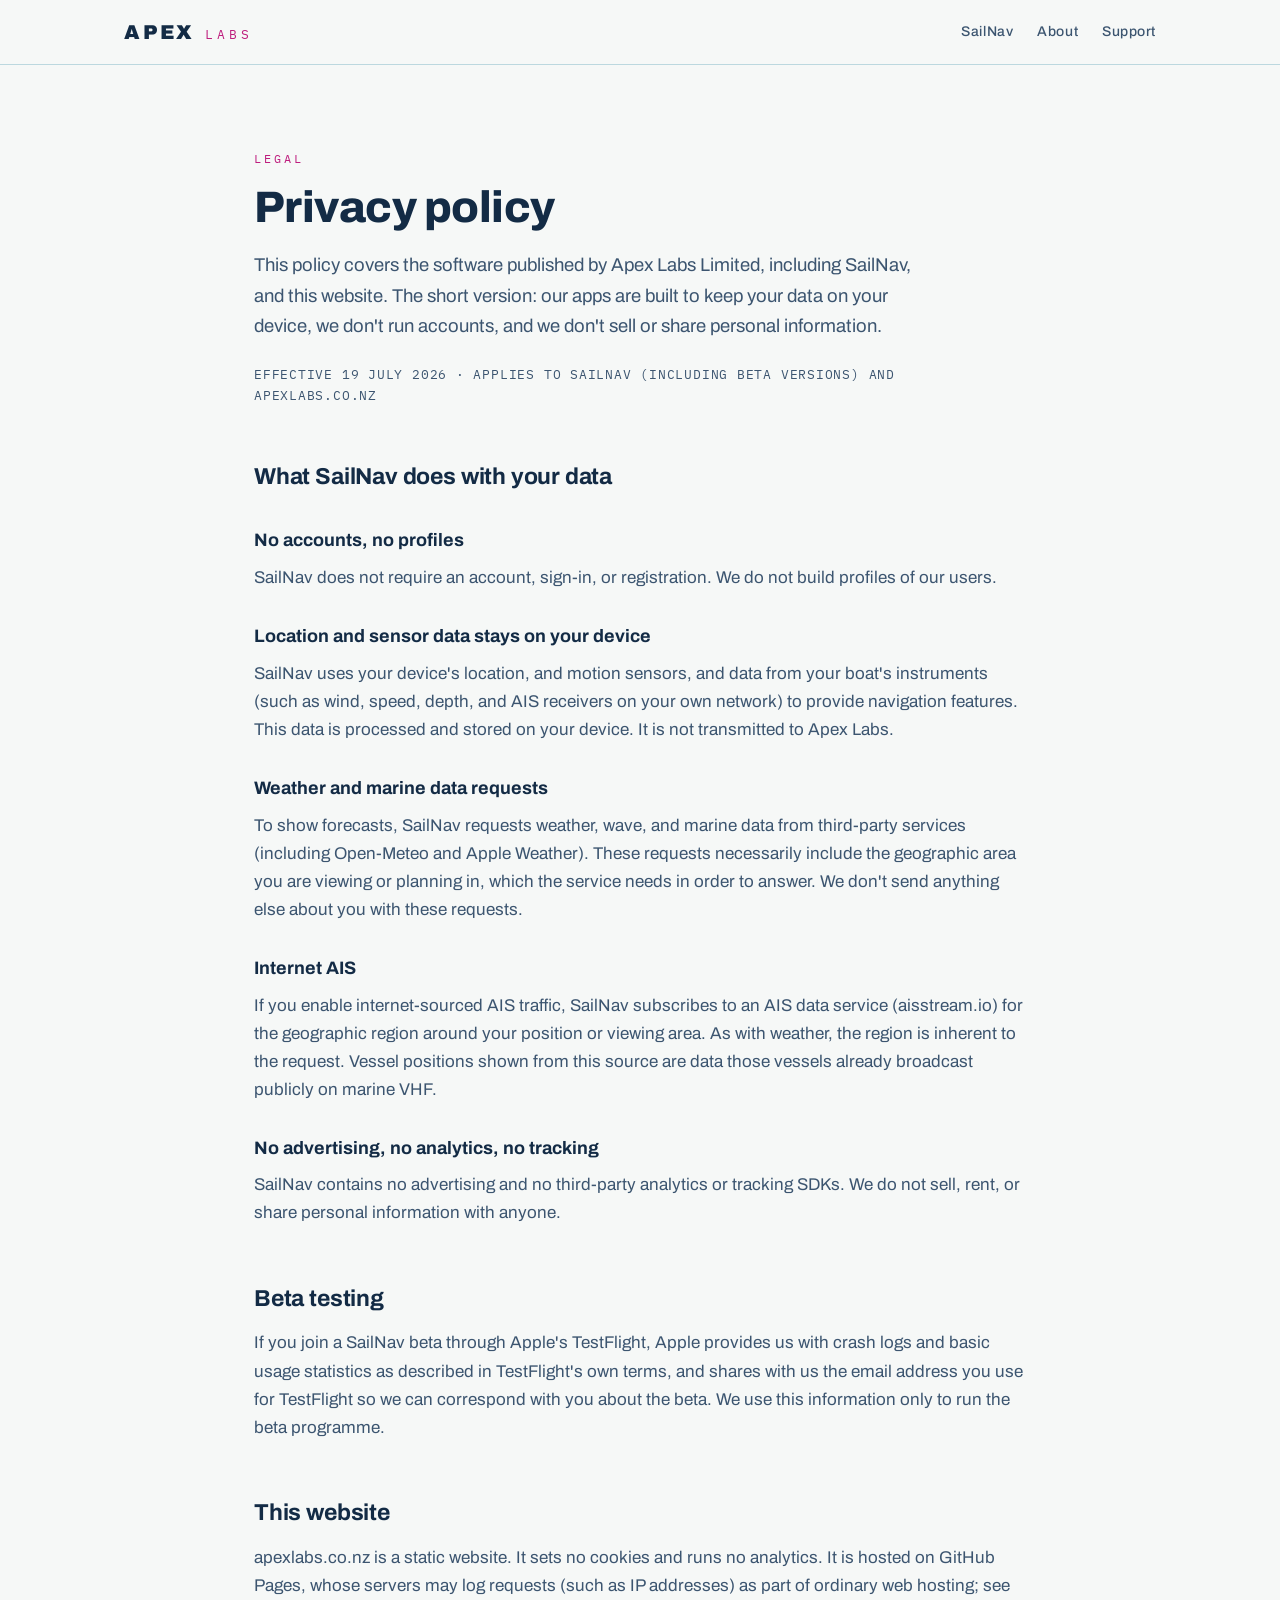
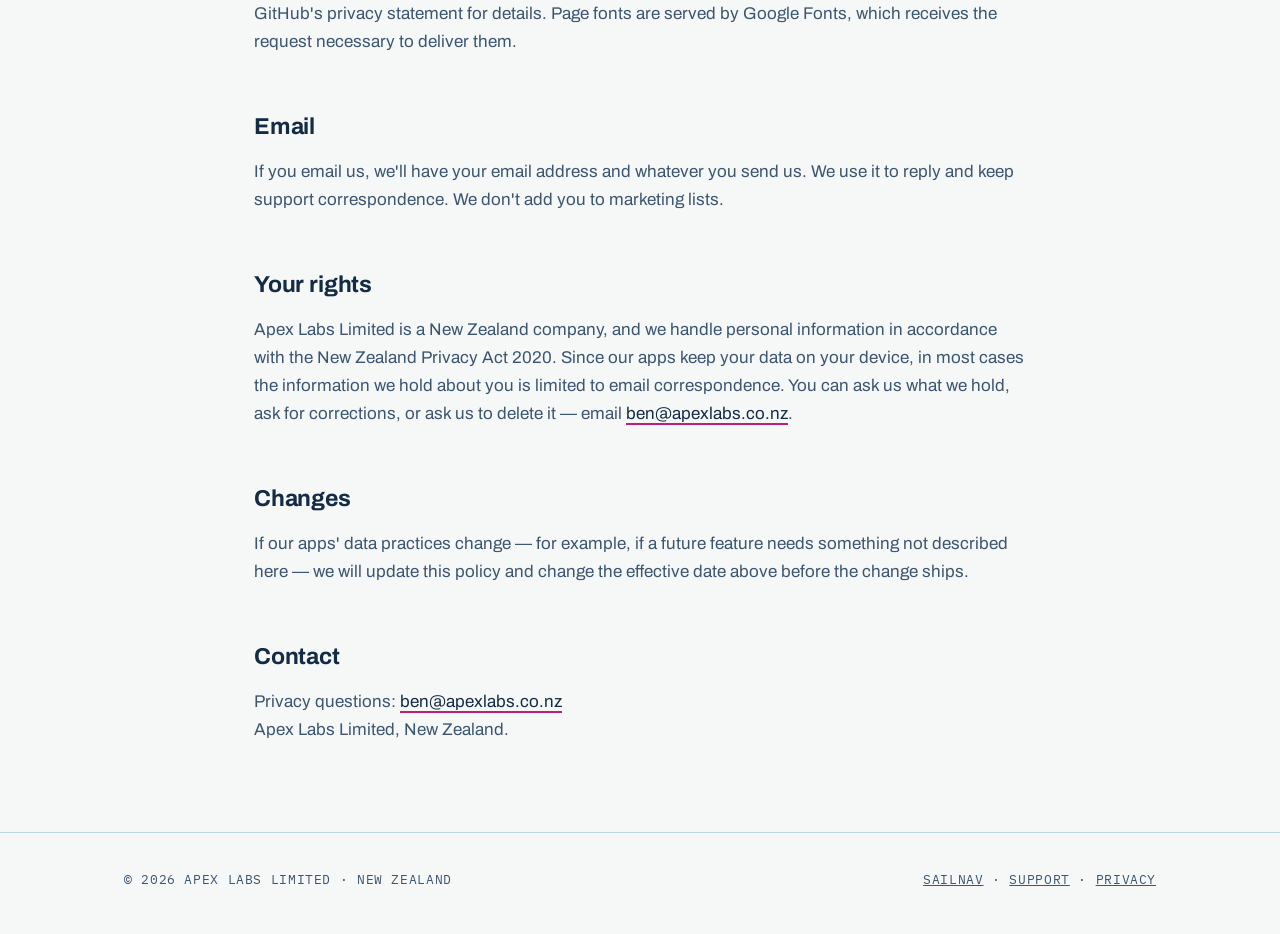
==== privacy.html @ 7da36f2b "Add files via upload" ====
<!DOCTYPE html>
<html lang="en-NZ">
<head>
<meta charset="UTF-8">
<meta name="viewport" content="width=device-width, initial-scale=1.0">
<title>Privacy Policy | Apex Labs</title>
<meta name="description" content="Privacy policy for Apex Labs Limited and its apps, including SailNav.">
<link rel="preconnect" href="https://fonts.googleapis.com">
<link rel="preconnect" href="https://fonts.gstatic.com" crossorigin>
<link href="https://fonts.googleapis.com/css2?family=Archivo:wght@400;500;700;800;900&family=IBM+Plex+Mono:wght@400;500&display=swap" rel="stylesheet">
<style>
:root{--ink:#132B45;--ink-soft:#3C5570;--paper:#F6F8F7;--shoal:#E7F0F1;--contour:#BCD8DF;--magenta:#BE1E7E;--max:820px}
*{margin:0;padding:0;box-sizing:border-box}
body{font-family:'Archivo',system-ui,sans-serif;color:var(--ink);background:var(--paper);line-height:1.65;font-size:17px}
.wrap{max-width:var(--max);margin:0 auto;padding:0 24px}
header{border-bottom:1px solid var(--contour);background:var(--paper);position:sticky;top:0;z-index:10}
.nav{display:flex;align-items:center;justify-content:space-between;height:64px;max-width:1080px;margin:0 auto;padding:0 24px}
.wordmark{display:flex;align-items:baseline;gap:10px;text-decoration:none;color:var(--ink)}
.wordmark .apex{font-weight:900;font-size:20px;letter-spacing:.14em}
.wordmark .labs{font-family:'IBM Plex Mono',monospace;font-size:13px;letter-spacing:.3em;color:var(--magenta)}
nav.links{display:flex;gap:24px}
nav.links a{text-decoration:none;color:var(--ink-soft);font-size:14px;font-weight:500;letter-spacing:.04em}
nav.links a:hover,nav.links a:focus-visible{color:var(--magenta)}
a:focus-visible{outline:2px solid var(--magenta);outline-offset:3px;border-radius:2px}
main{padding:72px 0 88px}
.eyebrow{font-family:'IBM Plex Mono',monospace;font-size:12px;letter-spacing:.24em;text-transform:uppercase;color:var(--magenta);margin-bottom:14px}
h1{font-weight:800;font-size:clamp(30px,4.5vw,44px);letter-spacing:-.012em;line-height:1.12}
.lede{margin-top:18px;font-size:18.5px;color:var(--ink-soft);max-width:60ch}
h2{font-weight:700;font-size:23px;margin:52px 0 12px;letter-spacing:-.008em}
h3{font-weight:700;font-size:18px;margin:30px 0 8px}
p{margin-top:12px;color:var(--ink-soft)}
p.first{margin-top:0}
ul{margin:12px 0 0 22px;color:var(--ink-soft)}
li{margin-top:8px}
main a{color:var(--ink);border-bottom:2px solid var(--magenta);text-decoration:none}
main a:hover{color:var(--magenta)}
.meta{font-family:'IBM Plex Mono',monospace;font-size:13px;letter-spacing:.06em;color:var(--ink-soft);margin-top:22px}
.panel{background:var(--shoal);border:1px solid var(--contour);padding:24px 26px;margin-top:28px}
footer{border-top:1px solid var(--contour);padding:36px 0 44px}
.foot{display:flex;justify-content:space-between;gap:20px;flex-wrap:wrap;font-family:'IBM Plex Mono',monospace;font-size:12.5px;letter-spacing:.05em;color:var(--ink-soft);max-width:1080px;margin:0 auto;padding:0 24px}
.foot a{color:inherit}
</style>
</head>
<body>
<header>
  <div class="nav">
    <a class="wordmark" href="index.html" aria-label="Apex Labs home"><span class="apex">APEX</span><span class="labs">LABS</span></a>
    <nav class="links" aria-label="Main">
      <a href="sailnav.html">SailNav</a>
      <a href="index.html#about">About</a>
      <a href="support.html">Support</a>
    </nav>
  </div>
</header>
<main>
  <div class="wrap">

    <p class="eyebrow">Legal</p>
    <h1>Privacy policy</h1>
    <p class="lede">This policy covers the software published by Apex Labs Limited, including SailNav, and this website. The short version: our apps are built to keep your data on your device, we don't run accounts, and we don't sell or share personal information.</p>
    <p class="meta">EFFECTIVE 19 JULY 2026 · APPLIES TO SAILNAV (INCLUDING BETA VERSIONS) AND APEXLABS.CO.NZ</p>

    <h2>What SailNav does with your data</h2>
    <h3>No accounts, no profiles</h3>
    <p class="first">SailNav does not require an account, sign-in, or registration. We do not build profiles of our users.</p>
    <h3>Location and sensor data stays on your device</h3>
    <p class="first">SailNav uses your device's location, and motion sensors, and data from your boat's instruments (such as wind, speed, depth, and AIS receivers on your own network) to provide navigation features. This data is processed and stored on your device. It is not transmitted to Apex Labs.</p>
    <h3>Weather and marine data requests</h3>
    <p class="first">To show forecasts, SailNav requests weather, wave, and marine data from third-party services (including Open-Meteo and Apple Weather). These requests necessarily include the geographic area you are viewing or planning in, which the service needs in order to answer. We don't send anything else about you with these requests.</p>
    <h3>Internet AIS</h3>
    <p class="first">If you enable internet-sourced AIS traffic, SailNav subscribes to an AIS data service (aisstream.io) for the geographic region around your position or viewing area. As with weather, the region is inherent to the request. Vessel positions shown from this source are data those vessels already broadcast publicly on marine VHF.</p>
    <h3>No advertising, no analytics, no tracking</h3>
    <p class="first">SailNav contains no advertising and no third-party analytics or tracking SDKs. We do not sell, rent, or share personal information with anyone.</p>

    <h2>Beta testing</h2>
    <p class="first">If you join a SailNav beta through Apple's TestFlight, Apple provides us with crash logs and basic usage statistics as described in TestFlight's own terms, and shares with us the email address you use for TestFlight so we can correspond with you about the beta. We use this information only to run the beta programme.</p>

    <h2>This website</h2>
    <p class="first">apexlabs.co.nz is a static website. It sets no cookies and runs no analytics. It is hosted on GitHub Pages, whose servers may log requests (such as IP addresses) as part of ordinary web hosting; see GitHub's privacy statement for details. Page fonts are served by Google Fonts, which receives the request necessary to deliver them.</p>

    <h2>Email</h2>
    <p class="first">If you email us, we'll have your email address and whatever you send us. We use it to reply and keep support correspondence. We don't add you to marketing lists.</p>

    <h2>Your rights</h2>
    <p class="first">Apex Labs Limited is a New Zealand company, and we handle personal information in accordance with the New Zealand Privacy Act 2020. Since our apps keep your data on your device, in most cases the information we hold about you is limited to email correspondence. You can ask us what we hold, ask for corrections, or ask us to delete it — email <a href="mailto:ben@apexlabs.co.nz">ben@apexlabs.co.nz</a>.</p>

    <h2>Changes</h2>
    <p class="first">If our apps' data practices change — for example, if a future feature needs something not described here — we will update this policy and change the effective date above before the change ships.</p>

    <h2>Contact</h2>
    <p class="first">Privacy questions: <a href="mailto:ben@apexlabs.co.nz">ben@apexlabs.co.nz</a><br>Apex Labs Limited, New Zealand.</p>

  </div>
</main>
<footer>
  <div class="foot">
    <span>© 2026 APEX LABS LIMITED · NEW ZEALAND</span>
    <span><a href="sailnav.html">SAILNAV</a> · <a href="support.html">SUPPORT</a> · <a href="privacy.html">PRIVACY</a></span>
  </div>
</footer>
</body>
</html>
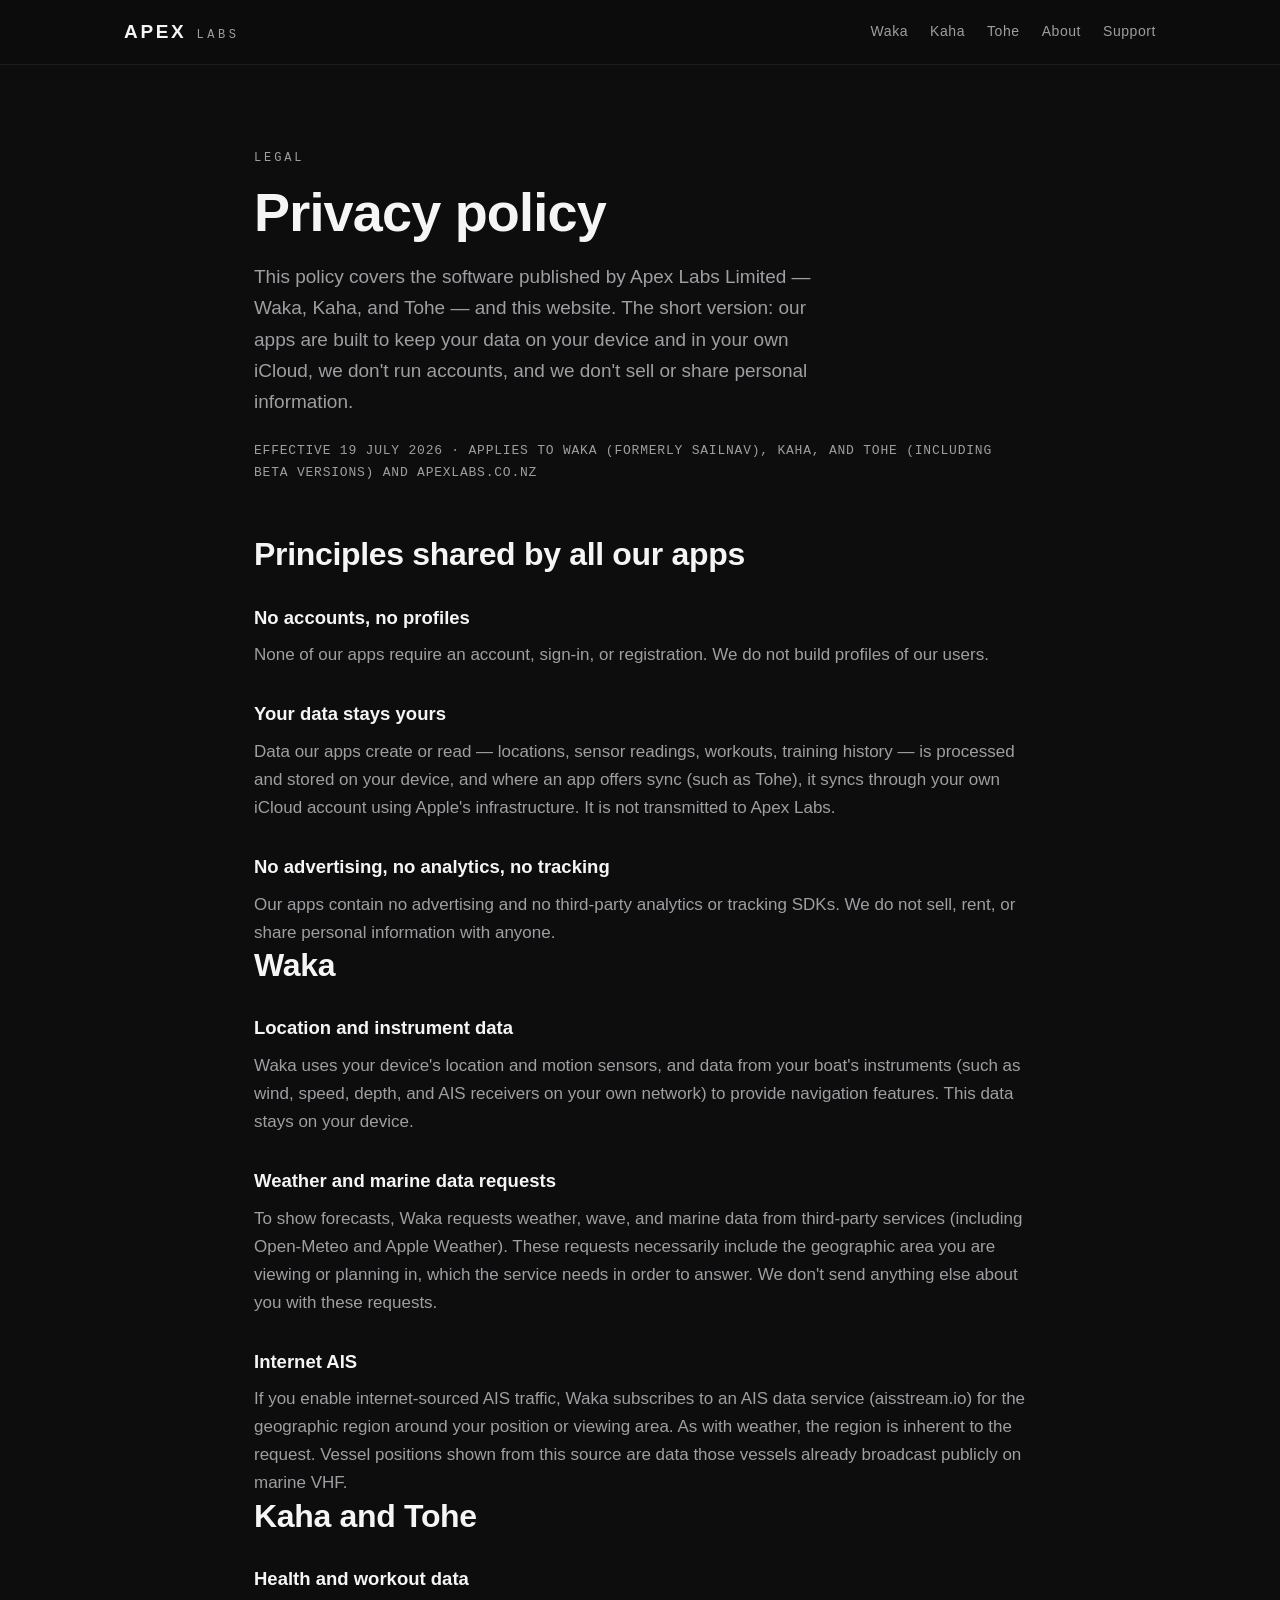
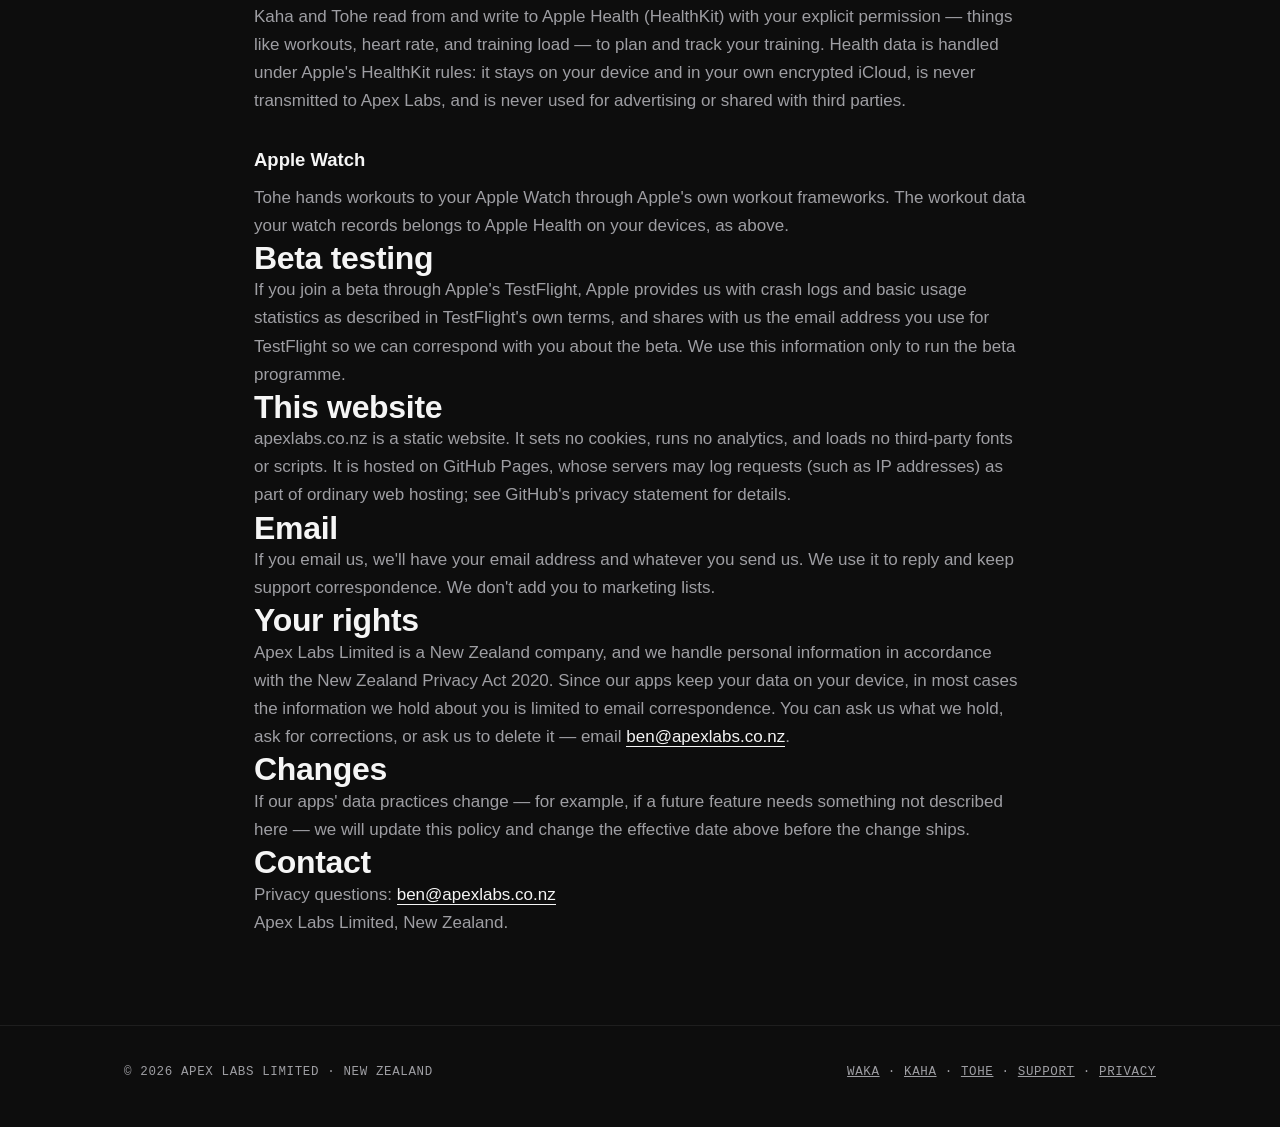
==== commit dd5a5be4: "Add files via upload" ====
--- a/privacy.html
+++ b/privacy.html
@@ -4,79 +4,60 @@
 <meta charset="UTF-8">
 <meta name="viewport" content="width=device-width, initial-scale=1.0">
 <title>Privacy Policy | Apex Labs</title>
-<meta name="description" content="Privacy policy for Apex Labs Limited and its apps, including SailNav.">
-<link rel="preconnect" href="https://fonts.googleapis.com">
-<link rel="preconnect" href="https://fonts.gstatic.com" crossorigin>
-<link href="https://fonts.googleapis.com/css2?family=Archivo:wght@400;500;700;800;900&family=IBM+Plex+Mono:wght@400;500&display=swap" rel="stylesheet">
-<style>
-:root{--ink:#132B45;--ink-soft:#3C5570;--paper:#F6F8F7;--shoal:#E7F0F1;--contour:#BCD8DF;--magenta:#BE1E7E;--max:820px}
-*{margin:0;padding:0;box-sizing:border-box}
-body{font-family:'Archivo',system-ui,sans-serif;color:var(--ink);background:var(--paper);line-height:1.65;font-size:17px}
-.wrap{max-width:var(--max);margin:0 auto;padding:0 24px}
-header{border-bottom:1px solid var(--contour);background:var(--paper);position:sticky;top:0;z-index:10}
-.nav{display:flex;align-items:center;justify-content:space-between;height:64px;max-width:1080px;margin:0 auto;padding:0 24px}
-.wordmark{display:flex;align-items:baseline;gap:10px;text-decoration:none;color:var(--ink)}
-.wordmark .apex{font-weight:900;font-size:20px;letter-spacing:.14em}
-.wordmark .labs{font-family:'IBM Plex Mono',monospace;font-size:13px;letter-spacing:.3em;color:var(--magenta)}
-nav.links{display:flex;gap:24px}
-nav.links a{text-decoration:none;color:var(--ink-soft);font-size:14px;font-weight:500;letter-spacing:.04em}
-nav.links a:hover,nav.links a:focus-visible{color:var(--magenta)}
-a:focus-visible{outline:2px solid var(--magenta);outline-offset:3px;border-radius:2px}
-main{padding:72px 0 88px}
-.eyebrow{font-family:'IBM Plex Mono',monospace;font-size:12px;letter-spacing:.24em;text-transform:uppercase;color:var(--magenta);margin-bottom:14px}
-h1{font-weight:800;font-size:clamp(30px,4.5vw,44px);letter-spacing:-.012em;line-height:1.12}
-.lede{margin-top:18px;font-size:18.5px;color:var(--ink-soft);max-width:60ch}
-h2{font-weight:700;font-size:23px;margin:52px 0 12px;letter-spacing:-.008em}
-h3{font-weight:700;font-size:18px;margin:30px 0 8px}
-p{margin-top:12px;color:var(--ink-soft)}
-p.first{margin-top:0}
-ul{margin:12px 0 0 22px;color:var(--ink-soft)}
-li{margin-top:8px}
-main a{color:var(--ink);border-bottom:2px solid var(--magenta);text-decoration:none}
-main a:hover{color:var(--magenta)}
-.meta{font-family:'IBM Plex Mono',monospace;font-size:13px;letter-spacing:.06em;color:var(--ink-soft);margin-top:22px}
-.panel{background:var(--shoal);border:1px solid var(--contour);padding:24px 26px;margin-top:28px}
-footer{border-top:1px solid var(--contour);padding:36px 0 44px}
-.foot{display:flex;justify-content:space-between;gap:20px;flex-wrap:wrap;font-family:'IBM Plex Mono',monospace;font-size:12.5px;letter-spacing:.05em;color:var(--ink-soft);max-width:1080px;margin:0 auto;padding:0 24px}
-.foot a{color:inherit}
-</style>
+<meta name="description" content="Privacy policy for Apex Labs Limited and its apps: Waka, Kaha, and Tohe.">
+<meta name="color-scheme" content="dark">
+<link rel="stylesheet" href="styles.css">
 </head>
 <body>
-<header>
+
+<header class="site">
   <div class="nav">
     <a class="wordmark" href="index.html" aria-label="Apex Labs home"><span class="apex">APEX</span><span class="labs">LABS</span></a>
     <nav class="links" aria-label="Main">
-      <a href="sailnav.html">SailNav</a>
+      <a href="waka.html">Waka</a>
+      <a href="kaha.html">Kaha</a>
+      <a href="tohe.html">Tohe</a>
       <a href="index.html#about">About</a>
       <a href="support.html">Support</a>
     </nav>
   </div>
 </header>
-<main>
-  <div class="wrap">
+
+<main class="app-page">
+  <div class="wrap-narrow">
 
     <p class="eyebrow">Legal</p>
     <h1>Privacy policy</h1>
-    <p class="lede">This policy covers the software published by Apex Labs Limited, including SailNav, and this website. The short version: our apps are built to keep your data on your device, we don't run accounts, and we don't sell or share personal information.</p>
-    <p class="meta">EFFECTIVE 19 JULY 2026 · APPLIES TO SAILNAV (INCLUDING BETA VERSIONS) AND APEXLABS.CO.NZ</p>
+    <p class="lede">This policy covers the software published by Apex Labs Limited — Waka, Kaha, and Tohe — and this website. The short version: our apps are built to keep your data on your device and in your own iCloud, we don't run accounts, and we don't sell or share personal information.</p>
+    <p class="meta">EFFECTIVE 19 JULY 2026 · APPLIES TO WAKA (FORMERLY SAILNAV), KAHA, AND TOHE (INCLUDING BETA VERSIONS) AND APEXLABS.CO.NZ</p>
 
-    <h2>What SailNav does with your data</h2>
+    <h2 style="margin-top:52px">Principles shared by all our apps</h2>
     <h3>No accounts, no profiles</h3>
-    <p class="first">SailNav does not require an account, sign-in, or registration. We do not build profiles of our users.</p>
-    <h3>Location and sensor data stays on your device</h3>
-    <p class="first">SailNav uses your device's location, and motion sensors, and data from your boat's instruments (such as wind, speed, depth, and AIS receivers on your own network) to provide navigation features. This data is processed and stored on your device. It is not transmitted to Apex Labs.</p>
+    <p class="first">None of our apps require an account, sign-in, or registration. We do not build profiles of our users.</p>
+    <h3>Your data stays yours</h3>
+    <p class="first">Data our apps create or read — locations, sensor readings, workouts, training history — is processed and stored on your device, and where an app offers sync (such as Tohe), it syncs through your own iCloud account using Apple's infrastructure. It is not transmitted to Apex Labs.</p>
+    <h3>No advertising, no analytics, no tracking</h3>
+    <p class="first">Our apps contain no advertising and no third-party analytics or tracking SDKs. We do not sell, rent, or share personal information with anyone.</p>
+
+    <h2>Waka</h2>
+    <h3>Location and instrument data</h3>
+    <p class="first">Waka uses your device's location and motion sensors, and data from your boat's instruments (such as wind, speed, depth, and AIS receivers on your own network) to provide navigation features. This data stays on your device.</p>
     <h3>Weather and marine data requests</h3>
-    <p class="first">To show forecasts, SailNav requests weather, wave, and marine data from third-party services (including Open-Meteo and Apple Weather). These requests necessarily include the geographic area you are viewing or planning in, which the service needs in order to answer. We don't send anything else about you with these requests.</p>
+    <p class="first">To show forecasts, Waka requests weather, wave, and marine data from third-party services (including Open-Meteo and Apple Weather). These requests necessarily include the geographic area you are viewing or planning in, which the service needs in order to answer. We don't send anything else about you with these requests.</p>
     <h3>Internet AIS</h3>
-    <p class="first">If you enable internet-sourced AIS traffic, SailNav subscribes to an AIS data service (aisstream.io) for the geographic region around your position or viewing area. As with weather, the region is inherent to the request. Vessel positions shown from this source are data those vessels already broadcast publicly on marine VHF.</p>
-    <h3>No advertising, no analytics, no tracking</h3>
-    <p class="first">SailNav contains no advertising and no third-party analytics or tracking SDKs. We do not sell, rent, or share personal information with anyone.</p>
+    <p class="first">If you enable internet-sourced AIS traffic, Waka subscribes to an AIS data service (aisstream.io) for the geographic region around your position or viewing area. As with weather, the region is inherent to the request. Vessel positions shown from this source are data those vessels already broadcast publicly on marine VHF.</p>
+
+    <h2>Kaha and Tohe</h2>
+    <h3>Health and workout data</h3>
+    <p class="first">Kaha and Tohe read from and write to Apple Health (HealthKit) with your explicit permission — things like workouts, heart rate, and training load — to plan and track your training. Health data is handled under Apple's HealthKit rules: it stays on your device and in your own encrypted iCloud, is never transmitted to Apex Labs, and is never used for advertising or shared with third parties.</p>
+    <h3>Apple Watch</h3>
+    <p class="first">Tohe hands workouts to your Apple Watch through Apple's own workout frameworks. The workout data your watch records belongs to Apple Health on your devices, as above.</p>
 
     <h2>Beta testing</h2>
-    <p class="first">If you join a SailNav beta through Apple's TestFlight, Apple provides us with crash logs and basic usage statistics as described in TestFlight's own terms, and shares with us the email address you use for TestFlight so we can correspond with you about the beta. We use this information only to run the beta programme.</p>
+    <p class="first">If you join a beta through Apple's TestFlight, Apple provides us with crash logs and basic usage statistics as described in TestFlight's own terms, and shares with us the email address you use for TestFlight so we can correspond with you about the beta. We use this information only to run the beta programme.</p>
 
     <h2>This website</h2>
-    <p class="first">apexlabs.co.nz is a static website. It sets no cookies and runs no analytics. It is hosted on GitHub Pages, whose servers may log requests (such as IP addresses) as part of ordinary web hosting; see GitHub's privacy statement for details. Page fonts are served by Google Fonts, which receives the request necessary to deliver them.</p>
+    <p class="first">apexlabs.co.nz is a static website. It sets no cookies, runs no analytics, and loads no third-party fonts or scripts. It is hosted on GitHub Pages, whose servers may log requests (such as IP addresses) as part of ordinary web hosting; see GitHub's privacy statement for details.</p>
 
     <h2>Email</h2>
     <p class="first">If you email us, we'll have your email address and whatever you send us. We use it to reply and keep support correspondence. We don't add you to marketing lists.</p>
@@ -92,11 +73,13 @@
 
   </div>
 </main>
-<footer>
+
+<footer class="site">
   <div class="foot">
     <span>© 2026 APEX LABS LIMITED · NEW ZEALAND</span>
-    <span><a href="sailnav.html">SAILNAV</a> · <a href="support.html">SUPPORT</a> · <a href="privacy.html">PRIVACY</a></span>
+    <span><a href="waka.html">WAKA</a> · <a href="kaha.html">KAHA</a> · <a href="tohe.html">TOHE</a> · <a href="support.html">SUPPORT</a> · <a href="privacy.html">PRIVACY</a></span>
   </div>
 </footer>
+
 </body>
 </html>
--- a/styles.css
+++ b/styles.css
@@ -0,0 +1,197 @@
+/* ============================================================
+   Apex Labs — family design system (derived from tohe-ux-spec §2)
+   Dark-first. Red is meaning (Tohe). Per-app accents.
+   ============================================================ */
+:root{
+  --bg:#0D0D0D;            /* surface.base */
+  --card:#1A1A1C;          /* surface.raised */
+  --overlay:#242426;       /* surface.overlay */
+  --ink:#F5F5F5;           /* text.primary */
+  --muted:#9E9EA3;         /* text.secondary */
+  --hairline:rgba(255,255,255,.07);
+  --hairline-soft:rgba(255,255,255,.045);
+
+  /* per-app accents. Tohe is fixed by spec; Waka & Kaha are
+     placeholders until each app picks its own. */
+  --tohe:#E23A2E;
+  --waka:#4FB3CE;
+  --kaha:#E3A93C;
+  --accent:var(--ink);     /* page-level accent; overridden per app page */
+
+  --sans:-apple-system,BlinkMacSystemFont,"SF Pro Text","SF Pro Display","Segoe UI",Roboto,"Helvetica Neue",Arial,sans-serif;
+  --mono:ui-monospace,"SF Mono",SFMono-Regular,Menlo,Consolas,"Liberation Mono",monospace;
+  --max:1080px;
+  --max-narrow:820px;
+}
+*{margin:0;padding:0;box-sizing:border-box}
+html{scroll-behavior:smooth}
+@media (prefers-reduced-motion:reduce){html{scroll-behavior:auto}}
+body{
+  font-family:var(--sans);
+  background:var(--bg);
+  color:var(--ink);
+  line-height:1.65;
+  font-size:17px;
+  -webkit-font-smoothing:antialiased;
+}
+.mono{font-family:var(--mono)}
+.wrap{max-width:var(--max);margin:0 auto;padding:0 24px}
+.wrap-narrow{max-width:var(--max-narrow);margin:0 auto;padding:0 24px}
+
+a:focus-visible{outline:2px solid var(--ink);outline-offset:3px;border-radius:2px}
+
+/* ---------- header ---------- */
+header.site{
+  border-bottom:1px solid var(--hairline);
+  background:rgba(13,13,13,.92);
+  backdrop-filter:blur(10px);
+  -webkit-backdrop-filter:blur(10px);
+  position:sticky;top:0;z-index:10;
+}
+.nav{display:flex;align-items:center;justify-content:space-between;height:64px;max-width:var(--max);margin:0 auto;padding:0 24px}
+.wordmark{display:flex;align-items:baseline;gap:10px;text-decoration:none;color:var(--ink)}
+.wordmark .apex{font-weight:800;font-size:19px;letter-spacing:.14em}
+.wordmark .labs{font-family:var(--mono);font-size:12px;letter-spacing:.3em;color:var(--muted)}
+nav.links{display:flex;gap:22px;flex-wrap:wrap}
+nav.links a{text-decoration:none;color:var(--muted);font-size:14px;font-weight:500;letter-spacing:.04em}
+nav.links a:hover,nav.links a:focus-visible{color:var(--ink)}
+nav.links a[aria-current="page"]{color:var(--ink)}
+
+/* ---------- niho taniwha seam rule (signature) ----------
+   The spec's pattern band: a single dogtooth row, hairline, low
+   opacity, used only at seams between major sections. */
+.tohu-rule{
+  height:7px;
+  background-image:url("data:image/svg+xml,%3Csvg xmlns='http://www.w3.org/2000/svg' width='14' height='7'%3E%3Cpath d='M0 6.5 L7 0.5 L14 6.5' fill='none' stroke='%239E9EA3' stroke-width='1'/%3E%3C/svg%3E");
+  background-repeat:repeat-x;
+  background-position:center;
+  opacity:.28;
+  margin:0 auto;
+  max-width:var(--max);
+}
+
+/* ---------- type scale ---------- */
+.eyebrow{
+  font-family:var(--mono);font-size:12px;letter-spacing:.24em;
+  text-transform:uppercase;color:var(--muted);margin-bottom:14px;
+}
+.eyebrow b{color:var(--accent);font-weight:500}
+h1{font-weight:800;font-size:clamp(32px,5vw,54px);line-height:1.08;letter-spacing:-.015em}
+h2{font-weight:700;font-size:clamp(24px,3.2vw,32px);letter-spacing:-.01em;line-height:1.15}
+h3{font-weight:700;font-size:18.5px;margin:30px 0 8px}
+.lede{margin-top:20px;font-size:19px;color:var(--muted);max-width:56ch}
+p{margin-top:12px;color:var(--muted)}
+p.first{margin-top:0}
+ul{margin:12px 0 0 22px;color:var(--muted)}
+li{margin-top:8px}
+main a{color:var(--ink);text-decoration:none;border-bottom:1.5px solid var(--accent)}
+main a:hover{color:var(--accent)}
+.meta{font-family:var(--mono);font-size:13px;letter-spacing:.06em;color:var(--muted);margin-top:22px;line-height:1.7}
+
+section{padding:84px 0}
+
+/* ---------- hero ---------- */
+.hero{padding:100px 0 88px}
+.hero .lede{font-size:19.5px}
+
+/* ---------- app cards (index) ---------- */
+.apps{margin-top:56px;display:grid;grid-template-columns:repeat(3,1fr);gap:20px}
+.app-card{
+  display:flex;flex-direction:column;
+  background:var(--card);border:1px solid var(--hairline);
+  border-radius:12px;padding:28px 26px;
+  text-decoration:none;color:var(--ink);
+  transition:border-color .15s ease;
+}
+.app-card:hover,.app-card:focus-visible{border-color:var(--app,var(--muted))}
+.app-card .gloss{
+  font-family:var(--mono);font-size:12px;letter-spacing:.18em;
+  text-transform:uppercase;color:var(--muted);
+}
+.app-card .gloss b{color:var(--app,var(--ink));font-weight:500}
+.app-card h3{font-size:26px;font-weight:800;margin:10px 0 4px;letter-spacing:-.01em}
+.app-card .thesis{font-size:15.5px;color:var(--muted);flex:1}
+.app-card .status{
+  margin-top:22px;display:flex;align-items:center;gap:10px;
+  font-family:var(--mono);font-size:12px;letter-spacing:.08em;color:var(--muted);
+  text-transform:uppercase;
+}
+.app-card .status .dot{width:8px;height:8px;border-radius:50%;background:var(--app,var(--muted));flex:none}
+
+/* ---------- generic card / panel ---------- */
+.panel{
+  background:var(--card);border:1px solid var(--hairline);
+  border-radius:12px;padding:24px 26px;margin-top:28px;
+}
+.panel p{color:var(--muted)}
+.panel .strong{color:var(--ink)}
+
+/* ---------- feature grid (app pages) ---------- */
+.grid2{margin-top:40px;display:grid;grid-template-columns:repeat(2,1fr);gap:16px}
+.feature{
+  background:var(--card);border:1px solid var(--hairline);
+  border-radius:12px;padding:26px 24px;
+}
+.feature .f-label{
+  font-family:var(--mono);font-size:11.5px;letter-spacing:.16em;
+  color:var(--accent);text-transform:uppercase;
+}
+.feature h3{font-size:18.5px;margin:8px 0 6px}
+.feature p{font-size:15px;margin-top:0}
+
+/* ---------- registry / definition lists ---------- */
+.registry{
+  background:var(--card);border:1px solid var(--hairline);border-radius:12px;
+  padding:26px;font-size:14.5px;align-self:start;
+}
+.registry dt{
+  font-family:var(--mono);font-size:11px;letter-spacing:.2em;
+  text-transform:uppercase;color:var(--muted);margin-top:16px;
+}
+.registry dt:first-child{margin-top:0}
+.registry dd{margin-top:3px;font-weight:500;color:var(--ink)}
+
+/* ---------- about / contact ---------- */
+.cols{margin-top:34px;display:grid;grid-template-columns:1.4fr 1fr;gap:56px}
+.contact-grid{margin-top:36px;display:grid;grid-template-columns:repeat(2,1fr);gap:16px}
+.contact-cell{background:var(--card);border:1px solid var(--hairline);border-radius:12px;padding:28px 26px}
+.contact-cell .c-label{
+  font-family:var(--mono);font-size:12px;letter-spacing:.2em;
+  text-transform:uppercase;color:var(--muted);
+}
+.contact-cell a{
+  display:inline-block;margin-top:10px;font-size:18px;font-weight:700;
+  color:var(--ink);text-decoration:none;border-bottom:2px solid var(--accent);
+}
+.contact-cell a:hover,.contact-cell a:focus-visible{color:var(--accent)}
+.contact-cell p{margin-top:10px;font-size:14.5px}
+
+/* ---------- footer ---------- */
+footer.site{border-top:1px solid var(--hairline);padding:36px 0 44px}
+.foot{
+  display:flex;justify-content:space-between;gap:20px;flex-wrap:wrap;
+  font-family:var(--mono);font-size:12.5px;letter-spacing:.05em;color:var(--muted);
+  max-width:var(--max);margin:0 auto;padding:0 24px;
+}
+.foot a{color:inherit}
+.foot a:hover{color:var(--ink)}
+
+/* ---------- app page hero ---------- */
+main.app-page{padding:72px 0 88px}
+.app-tag{
+  display:inline-block;font-family:var(--mono);font-size:12px;
+  letter-spacing:.2em;text-transform:uppercase;color:var(--accent);
+  border:1px solid var(--hairline);border-radius:99px;padding:5px 14px;
+  margin-bottom:18px;
+}
+
+/* ---------- responsive ---------- */
+@media (max-width:860px){
+  .apps{grid-template-columns:1fr}
+  .grid2{grid-template-columns:1fr}
+  .cols{grid-template-columns:1fr;gap:32px}
+  .contact-grid{grid-template-columns:1fr}
+  .hero{padding:72px 0 64px}
+  section{padding:60px 0}
+  nav.links{gap:14px}
+}
